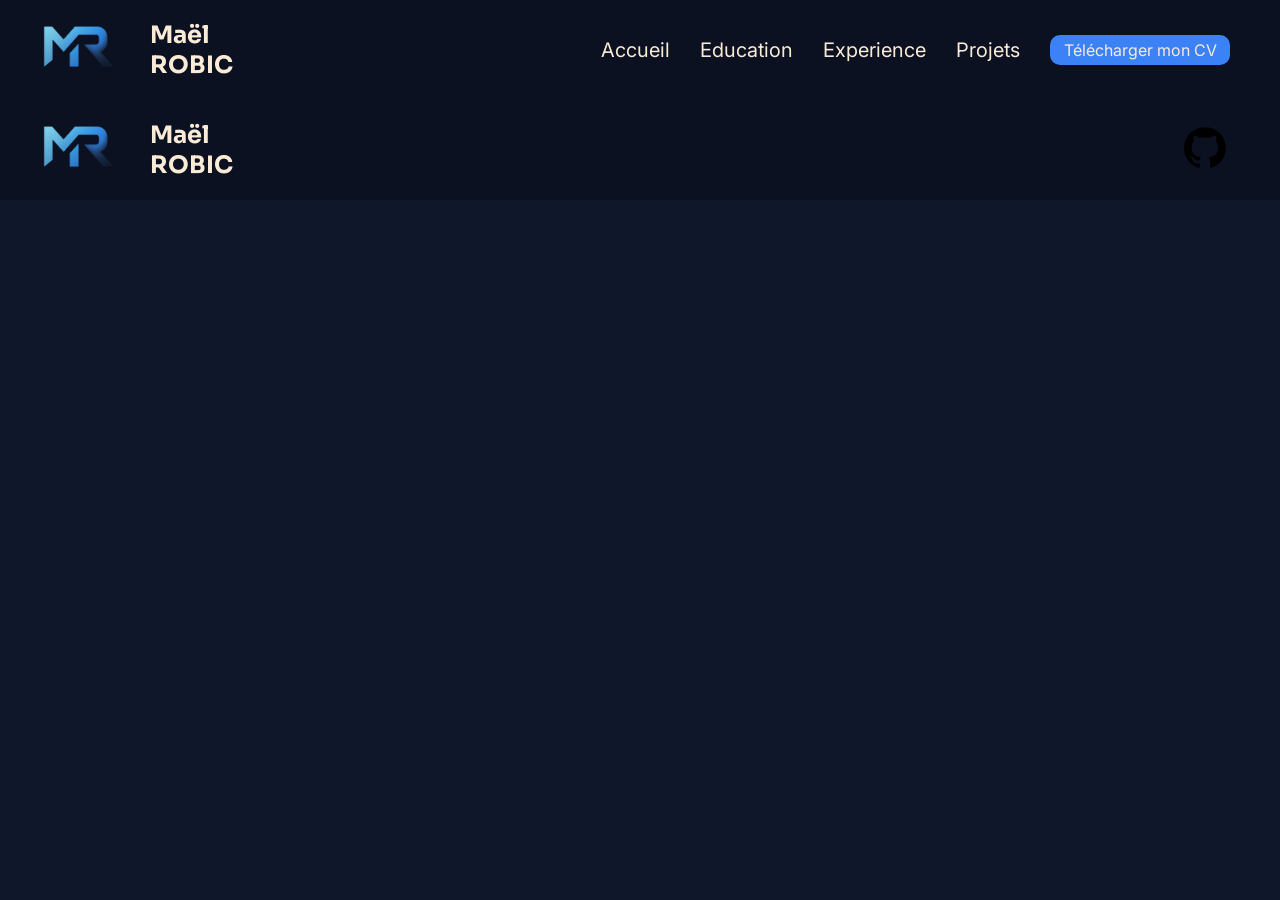
==== education/education.html @ b364438b "ajout des pages experiences, education, projet + header et footer" ====
<!DOCTYPE html>
<html lang="fr">
<head>
    <meta charset="UTF-8">
    <meta name="viewport" content="width=device-width, initial-scale=1.0">
      <link rel="preconnect" href="https://fonts.googleapis.com">
    <link rel="preconnect" href="https://fonts.gstatic.com" crossorigin>
    <link href="https://fonts.googleapis.com/css2?family=Inter:wght@300;400;500;600;700;800&family=Sora:wght@400;500;600;700;800&display=swap" rel="stylesheet">
    <title>Education</title>
    <link rel="shortcut icon" href="../assets/logo.png" type="image/x-icon">

    <link rel="stylesheet" href="educStyle.css">
</head>
<body>

     <header>
        <nav>
            <div class="logo_nom"> 
                <img src="../assets/logo.png" alt="logo">
                <h2>Maël ROBIC</h2>
            </div>

            <div class="liens">
                <a href="../index.html">Accueil</a>
                <a href="../education/education.html">Education</a>
                <a href="../experience/experience.html">Experience</a>
                <a href="../projets/projets.html">Projets</a>
                <a id="download" href="" download class="btn-cv">Télécharger mon CV</a>

            </div>
        </nav>

    </header>
    









     <footer>

        <nav>
            <div class="logo_nom"> 
                <img src="../assets/logo.png" alt="logo">
                <h2>Maël ROBIC</h2>
            </div>

            <div id="github">
                <a href=""><img src="../assets/github.svg" alt=""></a>
            </div>
        </nav>

    </footer>
</body>
</html>
---- education/educStyle.css ----
body{
    background-color: #0f172a;
    margin: 0;
}

/*--------- Nav Bar---------*/


nav{
    display: flex;
    
    background-color: #0b1120;
    font-family: 'Sora';
    color: antiquewhite;
}

nav img{
    width: 150px;
    height: fit-content;

}

.liens a{
    font-family: 'Inter';
    display: inline-block;
    font-size: 20px;
    color: antiquewhite;
    text-decoration: none;
    transition: transform 0.2s ease-in-out, text-decoration-color 0.2s ease-in-out;
    
}

.liens{
    display: flex;
    width:80%;
    align-items: center;
    justify-content: right;
    gap: 30px;
    margin-right: 50px;
}

.logo_nom{
    display: flex;
    width: 20%;
    align-items: center;
}

.liens a:hover{
    transform: scale(1.2);
    text-decoration-line: underline;
    text-decoration-color: #3b82f6;
    text-decoration-thickness: 3px;
    text-underline-offset: 6px;

}


#download{
    display: flex;
    background-color:#3b82f6;
    width: 180px;
    height: 30px;
    align-items: center;
    justify-content: center;
    border-radius: 10px;
    font-size: 16px;
    font-family: 'Inter' sans-serif;
}

/* ------- Footer --------*/

#github{
    display: flex;
    align-items: center;
    justify-content: flex-end;
    margin-left: auto;
    margin-right: 50px;
    gap: 20px;

}

#github img{
    width: 50px;
    height: fit-content;
}
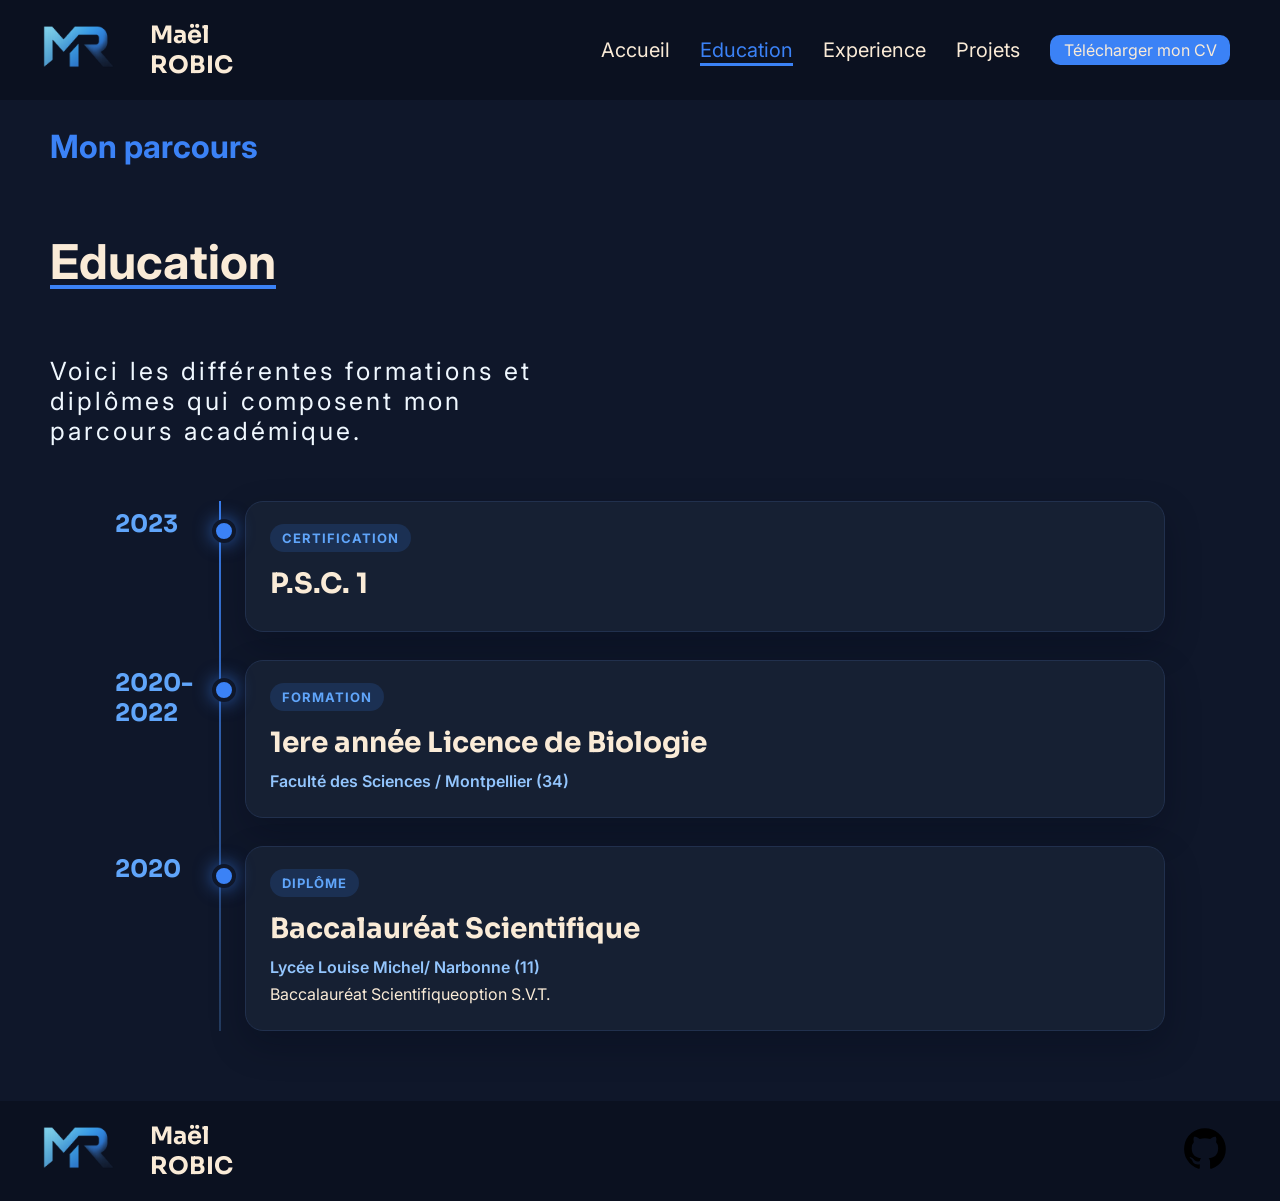
==== commit 51108fc4: "Ajout des infos et style de la page education" ====
--- a/education/education.html
+++ b/education/education.html
@@ -22,7 +22,7 @@
 
             <div class="liens">
                 <a href="../index.html">Accueil</a>
-                <a href="../education/education.html">Education</a>
+                <a id="education" href="../education/education.html">Education</a>
                 <a href="../experience/experience.html">Experience</a>
                 <a href="../projets/projets.html">Projets</a>
                 <a id="download" href="" download class="btn-cv">Télécharger mon CV</a>
@@ -31,6 +31,62 @@
         </nav>
 
     </header>
+
+    <main>
+
+        <section class="intro">
+            <h2>Mon parcours</h2>
+            <h1>Education</h1>
+            <p>Voici les différentes formations et diplômes qui composent 
+                mon parcours académique.
+            </p>
+
+        </section>
+
+        <section class="timelineSection">
+
+            <div class="timeline">
+                <article class="timelineItem">
+                    <div class="timelineYear">2023</div>
+                    <div class="timelineCard">
+                        <span class="timelineTag">Certification</span>
+                        <h3>P.S.C. 1</h3>
+                        <p class="timelinePlace"></p>
+                        <p></p>
+                    </div>
+                </article>
+
+                <article class="timelineItem">
+                    <div class="timelineYear">2020-2022</div>
+                    <div class="timelineCard">
+                        <span class="timelineTag">Formation</span>
+                        <h3> 1ere année Licence de Biologie</h3>
+                        <p class="timelinePlace">Faculté des Sciences / Montpellier (34)</p>
+                        
+                    </div>
+                </article>
+
+                <article class="timelineItem">
+                    <div class="timelineYear">2020</div>
+                    <div class="timelineCard">
+                        <span class="timelineTag">Diplôme</span>
+                        <h3>Baccalauréat Scientifique</h3>
+                        <p class="timelinePlace">Lycée Louise Michel/ Narbonne (11)</p>
+                        <p>Baccalauréat Scientifiqueoption S.V.T.</p>
+                    </div>
+                </article>
+
+
+            </div>
+
+        </section>
+
+
+
+
+
+
+    </main>
     
 
 
--- a/education/educStyle.css
+++ b/education/educStyle.css
@@ -54,6 +54,14 @@
 
 }
 
+.liens #education{
+    color: #3b82f6;
+    text-decoration-line: underline;
+    text-decoration-color: #3b82f6;
+    text-decoration-thickness: 3px;
+    text-underline-offset: 6px;
+}
+
 
 #download{
     display: flex;
@@ -82,4 +90,164 @@
 #github img{
     width: 50px;
     height: fit-content;
+}
+
+
+/*------------------------------------*/
+
+.intro{
+    display: flex;
+    flex-direction: column;
+    font-family: 'Inter';
+    margin-left: 50px;
+
+    
+
+}
+
+.intro h1{
+    color: antiquewhite;
+    font-size: 48px;
+    text-decoration-line: underline;
+    text-underline-offset: 6px;
+    text-decoration-color: #3b82f6;
+}
+
+.intro h2{
+    color: #3b82f6;
+    font-size: 32px;
+}
+
+.intro p{
+    width: 500px;
+    font-size: 25px;
+    color: aliceblue;
+    letter-spacing: 3px;
+
+}
+
+.timelineSection{
+    padding: 30px 50px 70px;
+}
+
+.timeline{
+    position: relative;
+    display: flex;
+    flex-direction: column;
+    gap: 28px;
+    max-width: 1050px;
+    margin: 0 auto;
+}
+
+.timeline::before{
+    content: "";
+    position: absolute;
+    left: 104px;
+    top: 0;
+    bottom: 0;
+    width: 2px;
+    background: linear-gradient(180deg, rgba(59, 130, 246, 0.95), rgba(96, 165, 250, 0.25));
+}
+
+.timelineItem{
+    display: grid;
+    grid-template-columns: 90px 1fr;
+    gap: 40px;
+    align-items: start;
+    position: relative;
+}
+
+.timelineItem::before{
+    content: "";
+    position: absolute;
+    left: 97px;
+    top: 18px;
+    width: 16px;
+    height: 16px;
+    border-radius: 50%;
+    background-color: #3b82f6;
+    border: 4px solid #0f172a;
+    box-shadow: 0 0 18px rgba(59, 130, 246, 0.65);
+}
+
+.timelineYear{
+    font-family: 'Sora';
+    font-size: 24px;
+    font-weight: 700;
+    color: #60a5fa;
+    padding-top: 8px;
+}
+
+.timelineCard{
+    background-color: #162033;
+    border: 1px solid #21304d;
+    border-radius: 18px;
+    padding: 22px 24px;
+    color: antiquewhite;
+    font-family: 'Inter';
+    box-shadow: 0 14px 35px rgba(2, 6, 23, 0.28);
+}
+
+.timelineTag{
+    display: inline-flex;
+    align-items: center;
+    padding: 6px 12px;
+    border-radius: 999px;
+    background-color: rgba(59, 130, 246, 0.16);
+    color: #60a5fa;
+    font-size: 13px;
+    font-weight: 700;
+    letter-spacing: 1px;
+    text-transform: uppercase;
+}
+
+.timelineCard h3{
+    margin: 14px 0 8px;
+    font-family: 'Sora';
+    font-size: 28px;
+}
+
+.timelinePlace{
+    margin: 0 0 12px;
+    color: #93c5fd;
+    font-weight: 600;
+}
+
+.timelineCard p{
+    margin: 0;
+    line-height: 1.7;
+}
+
+@media (max-width: 900px) {
+    .intro{
+        margin-left: 20px;
+        margin-right: 20px;
+    }
+
+    .intro p{
+        width: 100%;
+    }
+
+    .timelineSection{
+        padding: 20px 20px 50px;
+    }
+
+    .timeline::before{
+        left: 20px;
+    }
+
+    .timelineItem{
+        grid-template-columns: 1fr;
+        gap: 16px;
+        padding-left: 44px;
+    }
+
+    .timelineItem::before{
+        left: 12px;
+        top: 12px;
+    }
+
+    .timelineYear{
+        padding-top: 0;
+    }
 }
